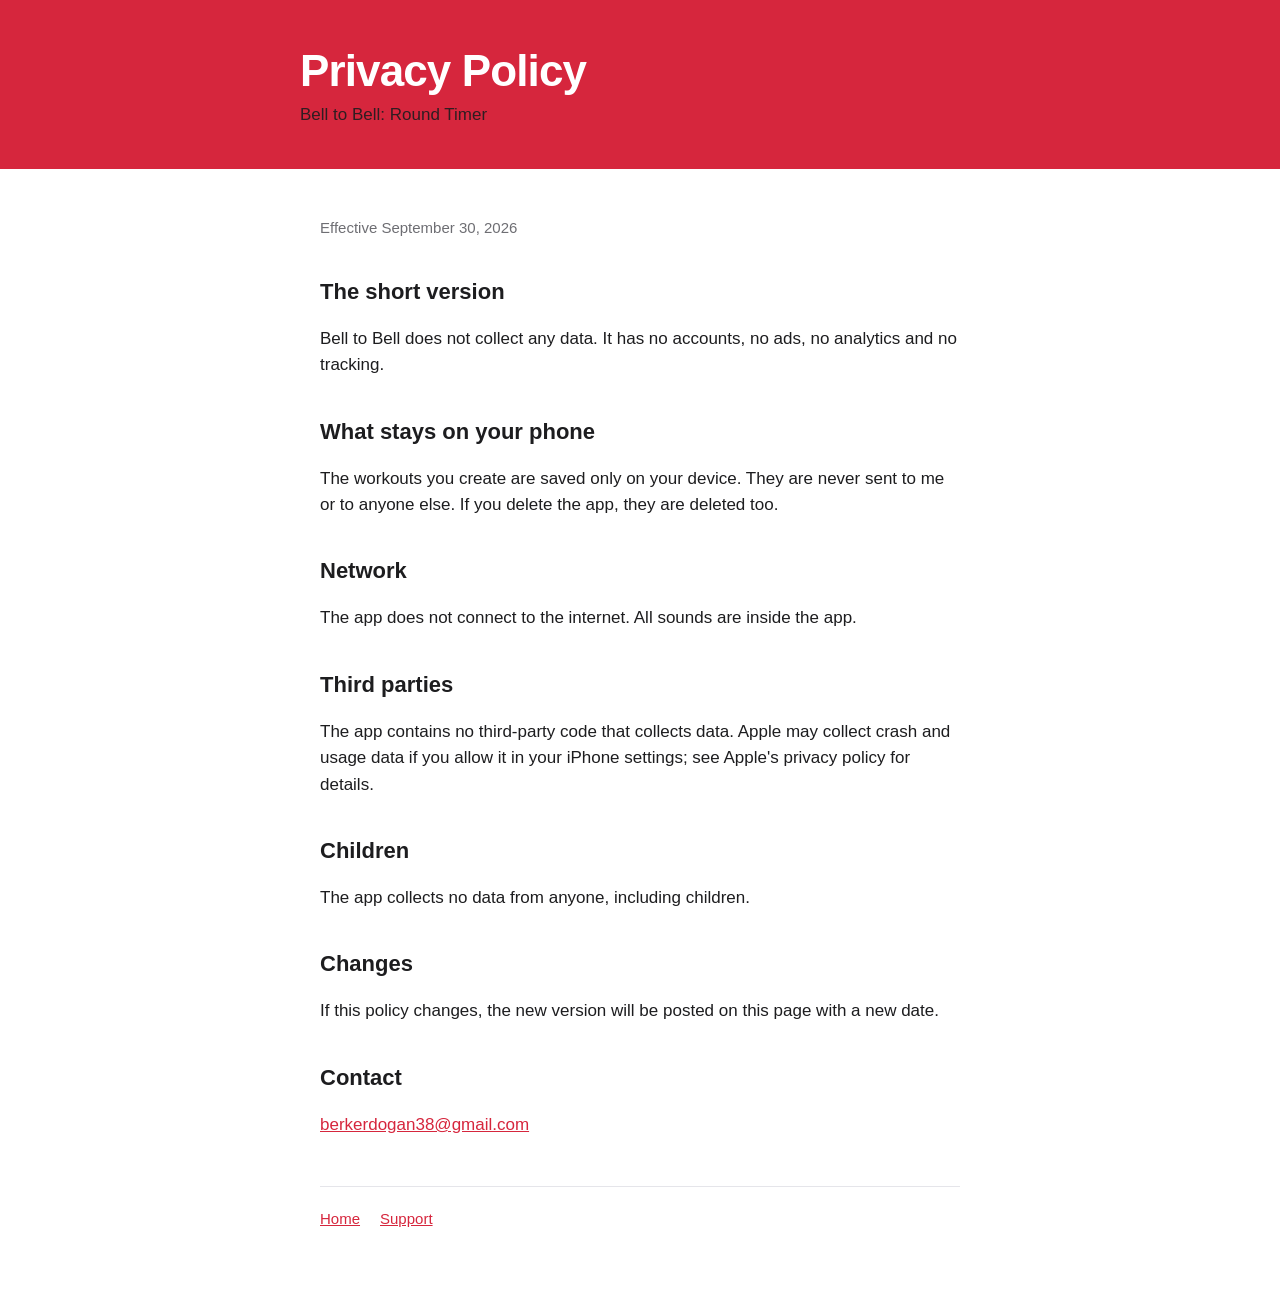
==== privacy.html @ d4b41e3c "Add Bell to Bell support and privacy pages Co-Authored-By: Claude Opus 5.5 <noreply@anthropic.com>" ====
<!doctype html>
<html lang="en">
<head>
<meta charset="utf-8"><meta name="viewport" content="width=device-width, initial-scale=1">
<title>Bell to Bell Privacy Policy</title>
<link rel="stylesheet" href="style.css">
</head>
<body>
<header><div class="wrap">
<h1>Privacy Policy</h1>
<p>Bell to Bell: Round Timer</p>
</div></header>
<main>
<p class="muted">Effective September 30, 2026</p>

<h2>The short version</h2>
<p>Bell to Bell does not collect any data. It has no accounts, no ads, no analytics and no tracking.</p>

<h2>What stays on your phone</h2>
<p>The workouts you create are saved only on your device. They are never sent to me or to anyone else. If you delete the app, they are deleted too.</p>

<h2>Network</h2>
<p>The app does not connect to the internet. All sounds are inside the app.</p>

<h2>Third parties</h2>
<p>The app contains no third-party code that collects data. Apple may collect crash and usage data if you allow it in your iPhone settings; see Apple's privacy policy for details.</p>

<h2>Children</h2>
<p>The app collects no data from anyone, including children.</p>

<h2>Changes</h2>
<p>If this policy changes, the new version will be posted on this page with a new date.</p>

<h2>Contact</h2>
<p><a href="mailto:berkerdogan38@gmail.com">berkerdogan38@gmail.com</a></p>

<nav><a href="index.html">Home</a><a href="support.html">Support</a></nav>
</main>
</body>
</html>
---- style.css ----
:root { --red: #d6263d; --blue: #1f5cd6; --ink: #1d1d1f; --muted: #6e6e73; --bg: #ffffff; --line: #e5e5ea; }
@media (prefers-color-scheme: dark) { :root { --ink: #f5f5f7; --muted: #a1a1a6; --bg: #000000; --line: #2c2c2e; } }
* { box-sizing: border-box; }
body { margin: 0; background: var(--bg); color: var(--ink); font: 17px/1.55 -apple-system, BlinkMacSystemFont, "SF Pro Text", "Helvetica Neue", sans-serif; }
header { background: var(--red); color: #fff; padding: 48px 20px 40px; }
header .wrap, main { max-width: 680px; margin: 0 auto; }
header img { width: 72px; height: 72px; border-radius: 16px; display: block; margin-bottom: 20px; }
h1 { font: 800 44px/1.05 -apple-system, "SF Pro Display", sans-serif; font-stretch: condensed; letter-spacing: -0.02em; margin: 0; }
header p { margin: 8px 0 0; opacity: 0.9; }
main { padding: 32px 20px 64px; }
h2 { font-size: 22px; margin: 36px 0 8px; }
p, li { color: var(--ink); }
.muted { color: var(--muted); font-size: 15px; }
a { color: var(--red); }
nav { margin-top: 48px; padding-top: 20px; border-top: 1px solid var(--line); font-size: 15px; }
nav a { margin-right: 20px; }
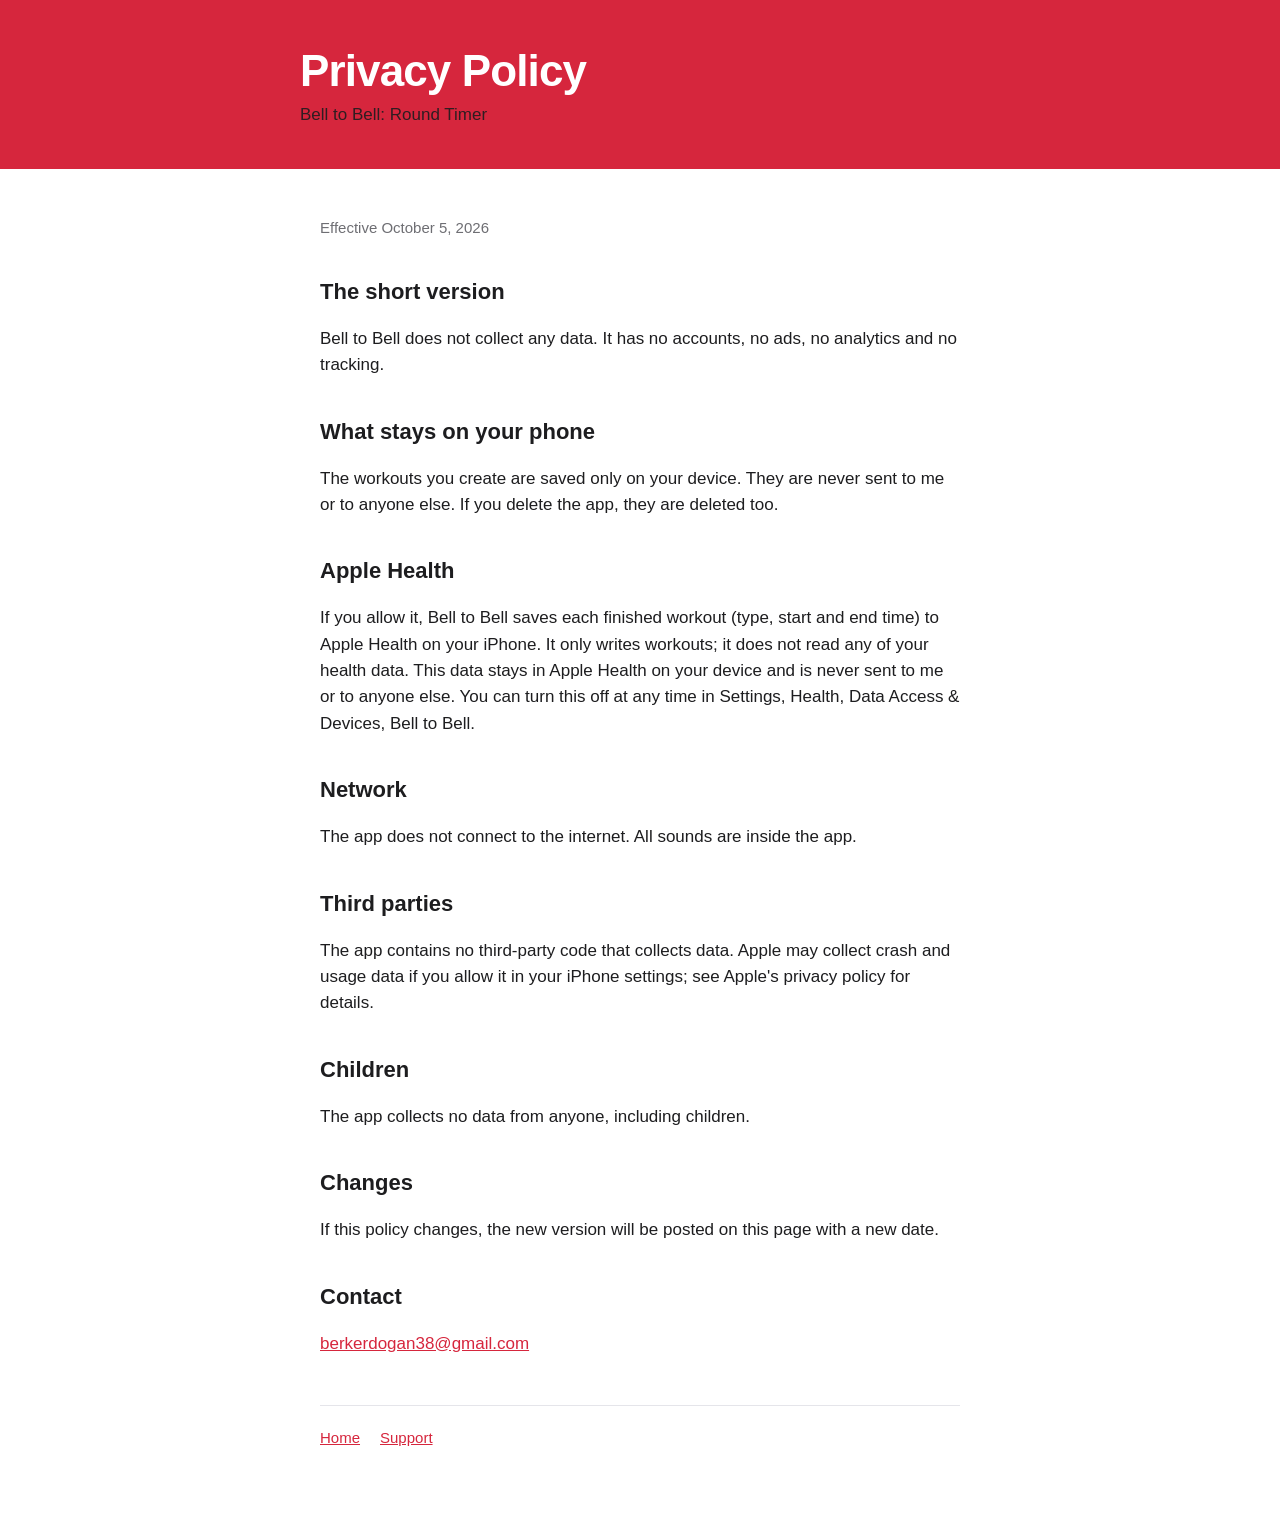
==== commit 13b0f168: "Explain Apple Health use in the privacy policy Co-Authored-By: Claude Opus 5.5 <noreply@anthropic.co" ====
--- a/privacy.html
+++ b/privacy.html
@@ -11,13 +11,16 @@
 <p>Bell to Bell: Round Timer</p>
 </div></header>
 <main>
-<p class="muted">Effective September 30, 2026</p>
+<p class="muted">Effective October 5, 2026</p>
 
 <h2>The short version</h2>
 <p>Bell to Bell does not collect any data. It has no accounts, no ads, no analytics and no tracking.</p>
 
 <h2>What stays on your phone</h2>
 <p>The workouts you create are saved only on your device. They are never sent to me or to anyone else. If you delete the app, they are deleted too.</p>
+
+<h2>Apple Health</h2>
+<p>If you allow it, Bell to Bell saves each finished workout (type, start and end time) to Apple Health on your iPhone. It only writes workouts; it does not read any of your health data. This data stays in Apple Health on your device and is never sent to me or to anyone else. You can turn this off at any time in Settings, Health, Data Access &amp; Devices, Bell to Bell.</p>
 
 <h2>Network</h2>
 <p>The app does not connect to the internet. All sounds are inside the app.</p>
